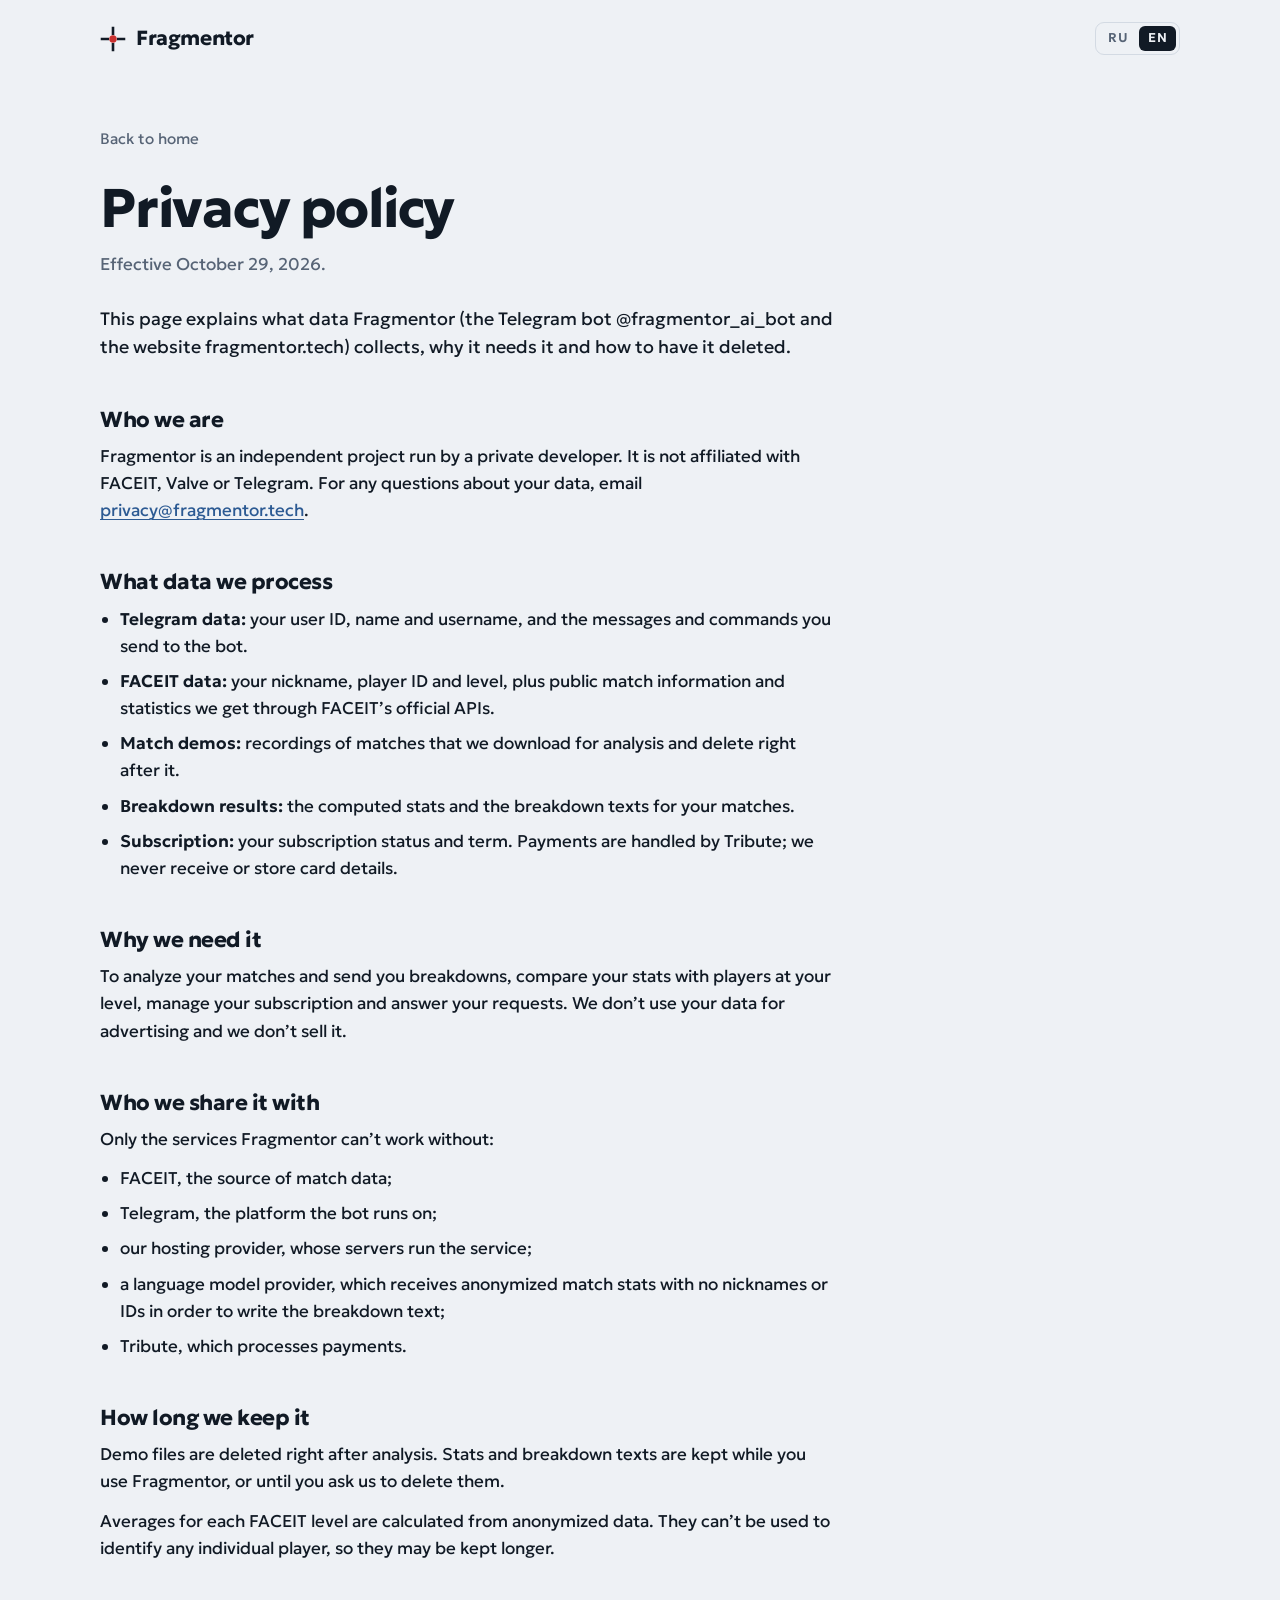
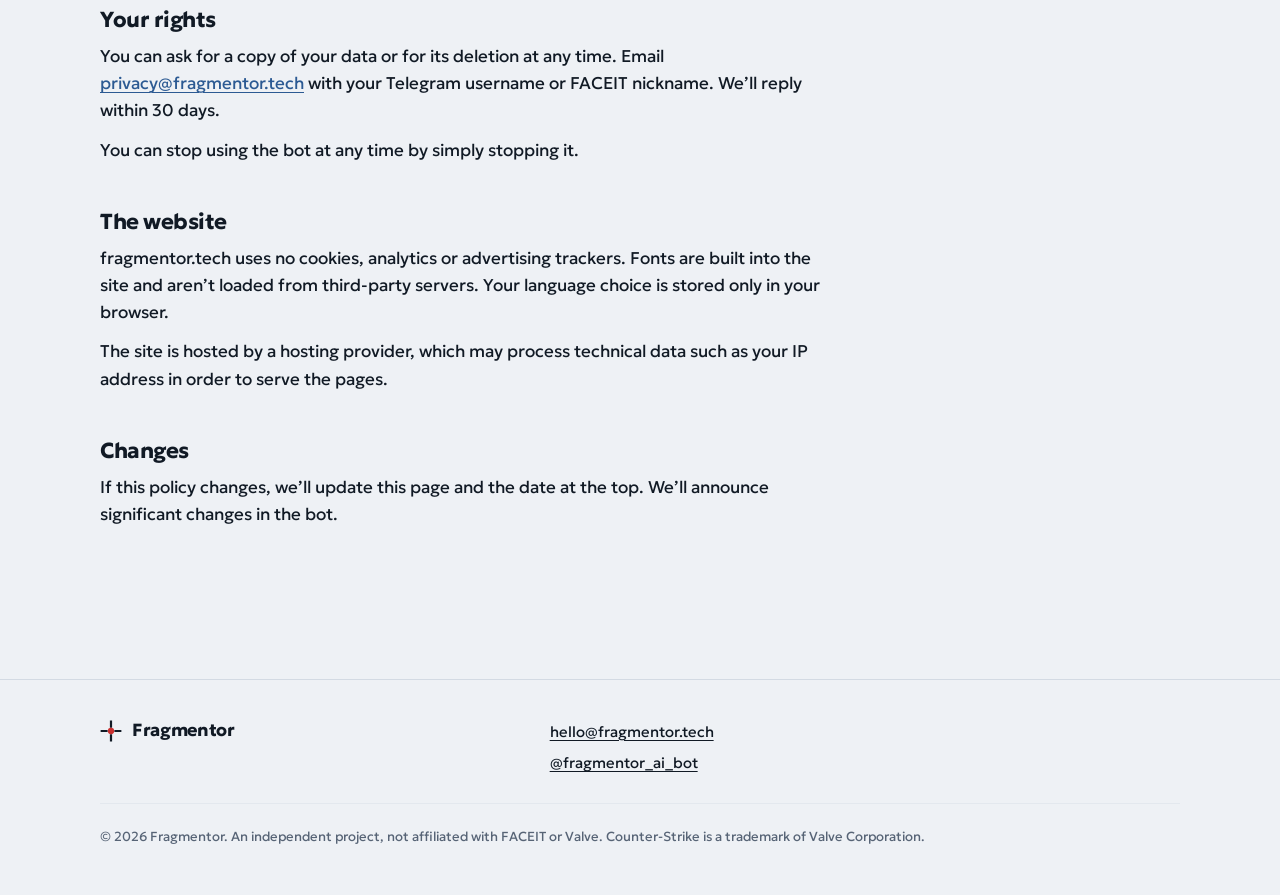
==== landing/src/privacy.html @ 15a8e7bc "init" ====
<!doctype html>
<html lang="ru" data-lang="ru">
<head>
<meta charset="utf-8">
<meta name="viewport" content="width=device-width, initial-scale=1">
<title>Политика конфиденциальности — Fragmentor</title>
<meta name="description" content="Какие данные собирает Fragmentor, зачем они нужны и как их удалить.">
<link rel="canonical" href="https://fragmentor.tech/privacy.html">
<meta property="og:type" content="website">
<meta property="og:site_name" content="Fragmentor">
<meta property="og:title" content="Политика конфиденциальности — Fragmentor">
<meta property="og:image" content="https://fragmentor.tech/og-image.png">
<meta name="theme-color" content="#EEF1F5" media="(prefers-color-scheme: light)">
<meta name="theme-color" content="#0E151E" media="(prefers-color-scheme: dark)">
<link rel="icon" href="favicon.svg" type="image/svg+xml">
<link rel="apple-touch-icon" href="apple-touch-icon.png">
<script>(function(){var d=document.documentElement,l=null;try{var q=new URLSearchParams(location.search).get("lang");if(q==="ru"||q==="en"){l=q;try{localStorage.setItem("fr-lang",q)}catch(e){}}}catch(e){}if(!l){try{var s=localStorage.getItem("fr-lang");if(s==="ru"||s==="en")l=s}catch(e){}}if(!l){l="en";var a=navigator.languages&&navigator.languages.length?navigator.languages:[navigator.language||""];for(var i=0;i<a.length;i++){var c=String(a[i]).toLowerCase();if(c.indexOf("ru")===0){l="ru";break}if(c.indexOf("en")===0)break}}d.setAttribute("lang",l);d.setAttribute("data-lang",l)})();</script>
<style>@font-face{font-family:"Geologica";src:url([data-uri]) format("woff2");font-weight:300 800;font-style:normal;font-display:swap}
@font-face{font-family:"JetBrains Mono";src:url([data-uri]) format("woff2");font-weight:400 700;font-style:normal;font-display:swap}
/* ---------- tokens ---------- */
:root{
  --bg:#EEF1F5; --panel:#FFFFFF; --panel-2:#F5F7FA; --line:#D3DAE3; --line-soft:#E3E8EE;
  --ink:#111A25; --muted:#576476; --t:#E2A43D; --t-ink:#111A25; --t-strong:#9A5F0A; --ct:#2C5A93; --bp:#C9302F;
  --hl:rgba(162,101,12,.11); --fill:rgba(162,101,12,.14);
  --shadow:0 1px 0 rgba(17,26,37,.04),0 22px 44px -26px rgba(17,26,37,.30);
  color-scheme:light;
}
@media (prefers-color-scheme:dark){
  :root{
    --bg:#0E151E; --panel:#141D29; --panel-2:#111925; --line:#253345; --line-soft:#1C2836;
    --ink:#E4EAF2; --muted:#8E9BAE; --t:#E2A33E; --t-ink:#0E151E; --t-strong:#E2A33E; --ct:#82A6DB; --bp:#F0564F;
    --hl:rgba(226,163,62,.11); --fill:rgba(226,163,62,.14);
    --shadow:0 34px 70px -36px rgba(0,0,0,.7);
    color-scheme:dark;
  }
}

/* ---------- base ---------- */
*,*::before,*::after{box-sizing:border-box}
html{-webkit-text-size-adjust:100%;text-size-adjust:100%;scroll-behavior:smooth}
@media (prefers-reduced-motion:reduce){html{scroll-behavior:auto}}
body{margin:0;background:var(--bg);color:var(--ink);font-family:"Geologica",system-ui,-apple-system,"Segoe UI",Roboto,Arial,sans-serif;font-size:1.0625rem;line-height:1.6;font-weight:400;font-variation-settings:"SHRP" 0;-webkit-font-smoothing:antialiased;text-rendering:optimizeLegibility}
svg{display:block}
a{color:var(--ct);text-underline-offset:.2em;text-decoration-thickness:1px}
a:hover{text-decoration-thickness:2px}
:focus-visible{outline:2px solid var(--ct);outline-offset:3px;border-radius:6px}
h1,h2,h3{margin:0;font-weight:720;font-variation-settings:"SHRP" 100;letter-spacing:-.022em;line-height:1.06;text-wrap:balance}
p{margin:0}
b,strong{font-weight:620}
code{font-family:"JetBrains Mono",ui-monospace,SFMono-Regular,Menlo,Consolas,monospace;font-size:.88em;padding:.08em .38em;border-radius:5px;background:var(--panel-2);border:1px solid var(--line-soft)}

/* language switch: both languages live in the markup, one is hidden before first paint */
html[data-lang="ru"] [data-l="en"],html[data-lang="en"] [data-l="ru"]{display:none!important}

.wrap{width:100%;max-width:1160px;margin-inline:auto;padding-inline:clamp(20px,4vw,40px)}
.sr{position:absolute!important;width:1px;height:1px;padding:0;margin:-1px;overflow:hidden;clip:rect(0 0 0 0);white-space:nowrap;border:0}
.skip{position:absolute;left:12px;top:-64px;padding:10px 14px;background:var(--panel);color:var(--ink);border:1px solid var(--line);border-radius:8px;z-index:10}
.skip:focus{top:12px}

/* ---------- header ---------- */
.top{display:flex;align-items:center;justify-content:space-between;gap:24px;padding-block:22px}
.brand{display:inline-flex;align-items:center;gap:10px;color:var(--ink);text-decoration:none;font-weight:720;font-variation-settings:"SHRP" 100;font-size:1.28rem;letter-spacing:-.02em;line-height:1}
.mark{width:26px;height:26px;color:var(--ink);flex:none}
.mark-dot{fill:var(--bp)}
.nav{display:flex;align-items:center;gap:30px}
.links{display:flex;gap:26px}
.links a{color:var(--muted);text-decoration:none;font-size:.95rem}
.links a:hover{color:var(--ink)}
.lang{display:inline-flex;border:1px solid var(--line);border-radius:9px;padding:3px;gap:2px}
.lang button{font:inherit;font-size:.8rem;font-weight:600;letter-spacing:.03em;color:var(--muted);background:none;border:0;border-radius:6px;padding:5px 9px;cursor:pointer;line-height:1.2}
.lang button:hover{color:var(--ink)}
.lang button[aria-pressed="true"]{background:var(--ink);color:var(--bg)}
@media (max-width:880px){.links{display:none}}

/* ---------- hero ---------- */
.hero{display:grid;grid-template-columns:minmax(0,1fr) minmax(0,1fr);gap:clamp(36px,5vw,64px);align-items:center;padding-block:clamp(28px,5vw,72px) clamp(72px,9vw,128px)}
.hero h1{font-size:clamp(2.9rem,5.6vw,4.6rem);max-width:12ch}
.lede{margin-top:24px;font-size:clamp(1.1rem,1.45vw,1.24rem);color:var(--muted);max-width:34ch;line-height:1.55}
.actions{display:flex;flex-wrap:wrap;gap:12px;margin-top:34px}
.btn{display:inline-flex;align-items:center;gap:10px;padding:14px 20px;border-radius:11px;font-weight:600;font-size:1rem;text-decoration:none;line-height:1.2;border:1px solid transparent;transition:border-color .15s ease,filter .15s ease}
.btn svg{width:18px;height:18px;flex:none}
.btn-p{background:var(--t);color:var(--t-ink)}
.btn-p:hover{filter:brightness(1.07)}
.btn-s{border-color:var(--line);color:var(--ink)}
.btn-s:hover{border-color:var(--ink)}
.status{margin-top:22px;display:flex;gap:10px;align-items:baseline;color:var(--muted);font-size:.92rem;max-width:42ch;line-height:1.5}
.status::before{content:"";flex:none;width:8px;height:8px;border-radius:50%;background:var(--t-strong);transform:translateY(-1px)}
@media (max-width:980px){.hero{grid-template-columns:minmax(0,1fr)}.hero h1{max-width:11ch}}

/* ---------- debugger (the one loud element) ---------- */
.dbg-wrap{margin:0}
.dbg{background:var(--panel);border:1px solid var(--line);border-radius:16px;box-shadow:var(--shadow);overflow:hidden;font-family:"JetBrains Mono",ui-monospace,SFMono-Regular,Menlo,Consolas,monospace;font-size:.84rem;line-height:1.5}
.dbg-bar{display:flex;justify-content:space-between;align-items:center;gap:12px;padding:10px 14px;background:var(--panel-2);border-bottom:1px solid var(--line)}
.dbg-tab{display:inline-flex;align-items:center;gap:8px;color:var(--ink);min-width:0}
.dbg-tab span{overflow:hidden;text-overflow:ellipsis;white-space:nowrap}
.dbg-tab svg{width:14px;height:14px;color:var(--muted);flex:none}
.dbg-state{display:inline-flex;align-items:center;gap:8px;color:var(--muted);white-space:nowrap;font-family:"Geologica",system-ui,sans-serif;font-size:.8rem}
.pause{display:inline-flex;gap:3px}
.pause::before,.pause::after{content:"";width:3px;height:10px;border-radius:1px;background:var(--t-strong)}
.code{list-style:none;margin:0;padding:10px 0 12px}
.ln,.fold{display:grid;grid-template-columns:30px 22px 3px minmax(0,1fr);align-items:center;column-gap:12px;padding:5px 16px 5px 8px}
.g{display:flex;align-items:center;justify-content:flex-end;gap:5px}
.n{color:var(--muted);text-align:right;font-variant-numeric:tabular-nums}
.side{width:3px;height:16px;border-radius:2px;background:var(--t-strong)}
.side.ct{background:var(--ct)}
.dot{display:block;width:10px;height:10px;border-radius:50%;background:var(--bp)}
.arrow{display:block;width:0;height:0;border-top:5px solid transparent;border-bottom:5px solid transparent;border-left:7px solid var(--t-strong)}
.ln.cur{background:var(--hl)}
.fold{color:var(--muted)}
.fold .side{background:none}
.box{display:inline-grid;place-items:center;width:15px;height:15px;border:1px solid var(--line);border-radius:4px;font-size:.72rem;line-height:1;margin-right:9px;vertical-align:-2px}
.half{display:flex;align-items:center;gap:10px;padding:8px 16px 8px 75px;color:var(--muted);font-family:"Geologica",system-ui,sans-serif;font-size:.78rem}
.half::after{content:"";flex:1;border-top:1px dashed var(--line)}
.note{margin:4px 16px 8px 75px;padding:12px 14px 13px;border:1px solid var(--line);border-left:3px solid var(--t-strong);border-radius:10px;background:var(--panel);font-family:"Geologica",system-ui,sans-serif;font-size:.9rem;line-height:1.5}
.note-h{display:flex;align-items:center;gap:7px;font-weight:620;margin-bottom:4px}
.note-h .mark{width:15px;height:15px}
.dbg-cap{margin-top:14px;color:var(--muted);font-size:.9rem}
@media (max-width:520px){
  .dbg{font-size:.78rem}
  .ln,.fold{grid-template-columns:24px 20px 3px minmax(0,1fr);column-gap:9px;padding-right:12px}
  .half{padding-left:64px}
  .note{margin-left:16px}
}

/* one orchestrated moment: the debugger steps through the match on load */
@media (prefers-reduced-motion:no-preference){
  .code>li{animation:step .32s ease-out both;animation-delay:var(--d,0ms)}
  .ln .dot{animation:pop .34s cubic-bezier(.3,1.7,.5,1) both;animation-delay:calc(var(--d,0ms) + 260ms)}
  .code>li.cur{animation:step .32s ease-out both,cur .5s ease-out both;animation-delay:var(--d,0ms),var(--c,0ms)}
  .cur .arrow{animation:show .2s ease-out both;animation-delay:var(--c,0ms)}
}
@keyframes step{from{opacity:0;transform:translateY(3px)}to{opacity:1;transform:none}}
@keyframes pop{from{transform:scale(0)}to{transform:scale(1)}}
@keyframes cur{from{background:transparent}to{background:var(--hl)}}
@keyframes show{from{opacity:0}to{opacity:1}}

/* ---------- sections ---------- */
.sec{padding-block:clamp(52px,6.5vw,92px)}
.sec-head{max-width:46rem;margin-bottom:clamp(34px,5vw,56px)}
.sec-head h2{font-size:clamp(2rem,3.7vw,2.95rem)}
.sec-head p{margin-top:16px;color:var(--muted);font-size:1.08rem;max-width:58ch}

/* how it works: a real sequence, so it is numbered */
.how{display:grid;grid-template-columns:minmax(0,1fr) minmax(0,.95fr);gap:clamp(36px,6vw,88px);align-items:start}
.steps{list-style:none;margin:0;padding:0;counter-reset:s}
.steps li{position:relative;display:grid;grid-template-columns:52px minmax(0,1fr);gap:16px;padding-bottom:38px}
.steps li:last-child{padding-bottom:0}
.steps li::before{counter-increment:s;content:counter(s);font-weight:760;font-variation-settings:"SHRP" 100;font-size:2.5rem;line-height:.9;color:var(--t-strong)}
.steps li:not(:last-child)::after{content:"";position:absolute;left:12px;top:52px;bottom:12px;width:1px;background:var(--line)}
.steps h3{font-size:1.32rem;margin-bottom:8px}
.steps p{color:var(--muted);max-width:42ch}

.tg{margin:0;background:var(--panel);border:1px solid var(--line);border-radius:18px;box-shadow:var(--shadow);padding:16px;max-width:460px;width:100%;justify-self:end}
.tg-h{display:flex;align-items:center;gap:11px;padding:2px 4px 14px;border-bottom:1px solid var(--line-soft);margin-bottom:14px}
.ava{width:38px;height:38px;border-radius:50%;background:var(--bg);display:grid;place-items:center;border:1px solid var(--line);flex:none}
.ava .mark{width:18px;height:18px}
.tg-h b{display:block;line-height:1.2}
.tg-h small{color:var(--muted);font-size:.8rem}
.msg{background:var(--panel-2);border:1px solid var(--line-soft);border-radius:14px 14px 14px 4px;padding:14px 16px 10px;font-size:.93rem;line-height:1.5}
.msg p+p,.msg p+ol,.msg ol+p{margin-top:9px}
.msg ol{margin:4px 0 0;padding-left:1.25em}
.msg li+li{margin-top:2px}
.time{display:block;text-align:right;color:var(--muted);font-size:.74rem;margin-top:6px}
.kb{display:grid;grid-template-columns:repeat(3,minmax(0,1fr));gap:6px;margin-top:8px}
.kb>span{display:block;text-align:center;padding:9px 6px;border-radius:10px;background:var(--panel-2);border:1px solid var(--line-soft);font-size:.86rem;font-weight:500;color:var(--ct)}
@media (max-width:980px){.how{grid-template-columns:minmax(0,1fr)}.tg{justify-self:start}}

/* metrics */
.ttk{display:grid;grid-template-columns:minmax(0,.78fr) minmax(0,1.22fr);gap:clamp(24px,4vw,56px);align-items:center;padding:clamp(22px,3vw,34px);background:var(--panel);border:1px solid var(--line);border-radius:16px}
.ttk h3{font-size:1.5rem}
.ttk p{margin-top:10px;color:var(--muted);max-width:38ch}
.ttk svg{width:100%;max-width:540px;height:auto;justify-self:center;overflow:visible}
.ttk .axis{stroke:var(--line);stroke-width:1.5}
.ttk .lim{stroke:var(--muted);stroke-width:1;stroke-dasharray:4 5}
.ttk .area{fill:var(--fill)}
.ttk .stepline{stroke:var(--t-strong);fill:none;stroke-width:2.5;stroke-linejoin:round}
.ttk .hit{fill:var(--t-strong)}
.ttk .brace{stroke:var(--ink);fill:none;stroke-width:1.4}
.ttk text{font-family:"JetBrains Mono",ui-monospace,Menlo,Consolas,monospace;font-size:13px;fill:var(--muted)}
.ttk text.dmg{fill:var(--ink);font-weight:600}
.ttk text.total{fill:var(--ink);font-family:"Geologica",system-ui,sans-serif;font-weight:620;font-size:14px}
.groups{display:grid;grid-template-columns:repeat(3,minmax(0,1fr));gap:clamp(24px,4vw,48px);margin-top:clamp(40px,5vw,60px)}
.group h3{font-size:1.22rem;padding-bottom:12px;border-bottom:2px solid var(--ink)}
.group dl{margin:0}
.group dl>div{padding:14px 0;border-bottom:1px solid var(--line-soft)}
.group dt{font-weight:620}
.group dd{margin:4px 0 0;color:var(--muted);font-size:.97rem}
.compare{margin-top:clamp(32px,4vw,44px);display:flex;flex-wrap:wrap;align-items:center;gap:12px 14px;color:var(--muted);max-width:60rem}
.compare p{flex-basis:100%;margin-bottom:4px}
.chip{display:inline-flex;align-items:center;gap:8px;font-size:.9rem;color:var(--ink);padding:6px 12px;border-radius:999px;border:1px solid var(--line)}
.chip::before{content:"";width:8px;height:8px;border-radius:50%}
.chip.lo::before{background:var(--bp)}
.chip.mid::before{background:var(--muted)}
.chip.hi::before{background:var(--ct)}
@media (max-width:980px){.ttk{grid-template-columns:minmax(0,1fr)}.groups{grid-template-columns:minmax(0,1fr)}}

/* data pledges */
.pledges{display:grid;grid-template-columns:repeat(2,minmax(0,1fr));gap:0 clamp(28px,5vw,64px);list-style:none;margin:0;padding:0}
.pledges li{padding:22px 0;border-top:1px solid var(--line)}
.pledges b{display:block;font-size:1.08rem;margin-bottom:4px}
.pledges li>span{color:var(--muted)}
.more{margin-top:28px}
@media (max-width:760px){.pledges{grid-template-columns:minmax(0,1fr)}}

/* faq */
.faq{max-width:52rem}
.faq details{border-top:1px solid var(--line)}
.faq details:last-child{border-bottom:1px solid var(--line)}
.faq summary{list-style:none;cursor:pointer;display:flex;justify-content:space-between;align-items:center;gap:20px;padding:20px 0;font-weight:620;font-size:1.1rem}
.faq summary::-webkit-details-marker{display:none}
.faq summary::after{content:"";flex:none;width:12px;height:12px;background:linear-gradient(var(--ink),var(--ink)) center/12px 2px no-repeat,linear-gradient(var(--ink),var(--ink)) center/2px 12px no-repeat;transition:transform .2s ease}
.faq details[open] summary::after{transform:rotate(45deg)}
.faq details p{padding:0 0 22px;color:var(--muted);max-width:62ch}
@media (prefers-reduced-motion:reduce){.faq summary::after{transition:none}}

/* footer */
.foot{border-top:1px solid var(--line);margin-top:clamp(24px,4vw,48px)}
.foot-in{padding-block:40px 48px;display:grid;grid-template-columns:minmax(0,1.4fr) minmax(0,1fr) minmax(0,1fr);gap:28px;font-size:.93rem;color:var(--muted)}
.foot .brand{font-size:1.1rem}
.foot .brand .mark{width:22px;height:22px}
.foot p+p{margin-top:8px}
.foot a{color:var(--ink)}
.about{margin-top:14px;max-width:34ch}
.legal{grid-column:1/-1;font-size:.82rem;padding-top:22px;border-top:1px solid var(--line-soft)}
@media (max-width:760px){.foot-in{grid-template-columns:minmax(0,1fr)}}

/* privacy page */
.doc{max-width:46rem;padding-block:clamp(20px,4vw,48px) clamp(64px,8vw,104px)}
.back{display:inline-block;margin-bottom:28px;color:var(--muted);text-decoration:none;font-size:.95rem}
.back:hover{color:var(--ink)}
.doc h1{font-size:clamp(2.2rem,4.8vw,3.4rem)}
.date{margin-top:14px;color:var(--muted)}
.doc .intro{margin-top:26px;font-size:1.12rem}
.doc h2{font-size:1.36rem;margin-top:46px;margin-bottom:12px}
.doc p+p{margin-top:12px}
.doc ul{padding-left:1.2em;margin:12px 0 0}
.doc li+li{margin-top:8px}
</style>
</head>
<body>
<a class="skip" href="#main"><span data-l="ru">К содержанию</span><span data-l="en">Skip to content</span></a>

<header class="wrap top">
  <a class="brand" href="./"><svg class="mark" viewBox="0 0 32 32" aria-hidden="true"><path d="M16 2.5v7M16 22.5v7M2.5 16h7M22.5 16h7" fill="none" stroke="currentColor" stroke-width="3.2" stroke-linecap="square"/><circle class="mark-dot" cx="16" cy="16" r="4.6"/></svg><span>Fragmentor</span></a>
  <nav class="nav" aria-label="Fragmentor">
    <div class="lang" role="group" aria-label="Язык / Language">
      <button type="button" data-set-lang="ru" lang="ru" aria-pressed="true">RU</button>
      <button type="button" data-set-lang="en" lang="en" aria-pressed="false">EN</button>
    </div>
  </nav>
</header>

<main id="main" class="wrap">
<article class="doc">
  <a class="back" href="./"><span data-l="ru">На главную</span><span data-l="en">Back to home</span></a>

  <div data-l="ru" lang="ru">
    <h1>Политика конфиденциальности</h1>
    <p class="date">Действует с 29 октября 2026 года.</p>
    <p class="intro">Здесь описано, какие данные собирает Fragmentor (Telegram-бот @fragmentor_ai_bot и сайт fragmentor.tech), зачем они нужны и как их удалить.</p>

    <h2>Кто мы</h2>
    <p>Fragmentor — независимый проект частного разработчика. Он не связан с FACEIT, Valve или Telegram. По любым вопросам о данных пиши на <a href="mailto:privacy@fragmentor.tech">privacy@fragmentor.tech</a>.</p>

    <h2>Какие данные мы обрабатываем</h2>
    <ul>
      <li><b>Данные Telegram:</b> ID пользователя, имя и юзернейм, а также сообщения и команды, которые ты отправляешь боту.</li>
      <li><b>Данные FACEIT:</b> ник и ID игрока, уровень, публичная информация о матчах и статистика, которую мы получаем через официальные API FACEIT.</li>
      <li><b>Демки матчей:</b> файлы записей матчей, которые мы скачиваем для разбора и удаляем сразу после него.</li>
      <li><b>Результаты разборов:</b> посчитанные показатели и тексты разборов по твоим матчам.</li>
      <li><b>Подписка:</b> статус и срок подписки. Платежи проводит сервис Tribute, данные банковских карт мы не получаем и не храним.</li>
    </ul>

    <h2>Зачем они нужны</h2>
    <p>Чтобы разбирать твои матчи и присылать разборы, сравнивать показатели с игроками твоего уровня, вести подписку и отвечать на обращения. Мы не используем данные для рекламы и не продаём их.</p>

    <h2>Кому мы их передаём</h2>
    <p>Только сервисам, без которых Fragmentor не может работать:</p>
    <ul>
      <li>FACEIT — источник данных о матчах;</li>
      <li>Telegram — платформа, на которой работает бот;</li>
      <li>хостинг-провайдер — на его серверах работает сервис;</li>
      <li>провайдер языковой модели — получает обезличенные показатели матча без ников и ID, чтобы написать текст разбора;</li>
      <li>Tribute — приём платежей.</li>
    </ul>

    <h2>Сколько мы храним данные</h2>
    <p>Демки удаляем сразу после разбора. Показатели и тексты разборов храним, пока ты пользуешься Fragmentor, или до твоего запроса на удаление.</p>
    <p>Средние показатели по уровням FACEIT мы считаем по обезличенным данным. По ним невозможно определить конкретного игрока, поэтому они могут храниться дольше.</p>

    <h2>Твои права</h2>
    <p>Ты можешь в любой момент запросить копию своих данных или их удаление. Напиши на <a href="mailto:privacy@fragmentor.tech">privacy@fragmentor.tech</a> и укажи свой юзернейм в Telegram или ник FACEIT. Мы ответим в течение 30 дней.</p>
    <p>Перестать пользоваться ботом можно в любой момент: достаточно его остановить.</p>

    <h2>Сайт</h2>
    <p>Сайт fragmentor.tech не использует cookies, аналитику и рекламные трекеры. Шрифты встроены в сам сайт и не загружаются со сторонних серверов. Выбранный язык сохраняется только в твоём браузере.</p>
    <p>Сайт размещён у хостинг-провайдера, который может обрабатывать технические данные, например IP-адрес, чтобы доставлять страницы.</p>

    <h2>Изменения</h2>
    <p>Если политика изменится, мы обновим эту страницу и дату вверху. О существенных изменениях сообщим в боте.</p>
  </div>

  <div data-l="en" lang="en">
    <h1>Privacy policy</h1>
    <p class="date">Effective October 29, 2026.</p>
    <p class="intro">This page explains what data Fragmentor (the Telegram bot @fragmentor_ai_bot and the website fragmentor.tech) collects, why it needs it and how to have it deleted.</p>

    <h2>Who we are</h2>
    <p>Fragmentor is an independent project run by a private developer. It is not affiliated with FACEIT, Valve or Telegram. For any questions about your data, email <a href="mailto:privacy@fragmentor.tech">privacy@fragmentor.tech</a>.</p>

    <h2>What data we process</h2>
    <ul>
      <li><b>Telegram data:</b> your user ID, name and username, and the messages and commands you send to the bot.</li>
      <li><b>FACEIT data:</b> your nickname, player ID and level, plus public match information and statistics we get through FACEIT’s official APIs.</li>
      <li><b>Match demos:</b> recordings of matches that we download for analysis and delete right after it.</li>
      <li><b>Breakdown results:</b> the computed stats and the breakdown texts for your matches.</li>
      <li><b>Subscription:</b> your subscription status and term. Payments are handled by Tribute; we never receive or store card details.</li>
    </ul>

    <h2>Why we need it</h2>
    <p>To analyze your matches and send you breakdowns, compare your stats with players at your level, manage your subscription and answer your requests. We don’t use your data for advertising and we don’t sell it.</p>

    <h2>Who we share it with</h2>
    <p>Only the services Fragmentor can’t work without:</p>
    <ul>
      <li>FACEIT, the source of match data;</li>
      <li>Telegram, the platform the bot runs on;</li>
      <li>our hosting provider, whose servers run the service;</li>
      <li>a language model provider, which receives anonymized match stats with no nicknames or IDs in order to write the breakdown text;</li>
      <li>Tribute, which processes payments.</li>
    </ul>

    <h2>How long we keep it</h2>
    <p>Demo files are deleted right after analysis. Stats and breakdown texts are kept while you use Fragmentor, or until you ask us to delete them.</p>
    <p>Averages for each FACEIT level are calculated from anonymized data. They can’t be used to identify any individual player, so they may be kept longer.</p>

    <h2>Your rights</h2>
    <p>You can ask for a copy of your data or for its deletion at any time. Email <a href="mailto:privacy@fragmentor.tech">privacy@fragmentor.tech</a> with your Telegram username or FACEIT nickname. We’ll reply within 30 days.</p>
    <p>You can stop using the bot at any time by simply stopping it.</p>

    <h2>The website</h2>
    <p>fragmentor.tech uses no cookies, analytics or advertising trackers. Fonts are built into the site and aren’t loaded from third-party servers. Your language choice is stored only in your browser.</p>
    <p>The site is hosted by a hosting provider, which may process technical data such as your IP address in order to serve the pages.</p>

    <h2>Changes</h2>
    <p>If this policy changes, we’ll update this page and the date at the top. We’ll announce significant changes in the bot.</p>
  </div>
</article>
</main>

<footer class="foot"><div class="wrap foot-in">
  <div>
    <a class="brand" href="./"><svg class="mark" viewBox="0 0 32 32" aria-hidden="true"><path d="M16 2.5v7M16 22.5v7M2.5 16h7M22.5 16h7" fill="none" stroke="currentColor" stroke-width="3.2" stroke-linecap="square"/><circle class="mark-dot" cx="16" cy="16" r="4.6"/></svg><span>Fragmentor</span></a>
  </div>
  <div>
    <p><a href="mailto:hello@fragmentor.tech">hello@fragmentor.tech</a></p>
    <p><a href="https://t.me/fragmentor_ai_bot">@fragmentor_ai_bot</a></p>
  </div>
  <div></div>
  <p class="legal">
    <span data-l="ru">© 2026 Fragmentor. Независимый проект, не связан с FACEIT и Valve. Counter-Strike — товарный знак Valve Corporation.</span>
    <span data-l="en">© 2026 Fragmentor. An independent project, not affiliated with FACEIT or Valve. Counter-Strike is a trademark of Valve Corporation.</span>
  </p>
</div></footer>

<script>(function(){var d=document.documentElement,M={"ru": {"t": "Политика конфиденциальности — Fragmentor", "d": "Какие данные собирает Fragmentor, зачем они нужны и как их удалить."}, "en": {"t": "Privacy policy — Fragmentor", "d": "What data Fragmentor collects, why it needs it and how to have it deleted."}};function set(l){d.setAttribute("lang",l);d.setAttribute("data-lang",l);document.title=M[l].t;var m=document.querySelector('meta[name="description"]');if(m)m.setAttribute("content",M[l].d);var b=document.querySelectorAll("[data-set-lang]");for(var i=0;i<b.length;i++){b[i].setAttribute("aria-pressed",b[i].getAttribute("data-set-lang")===l?"true":"false")}}set(d.getAttribute("data-lang")==="en"?"en":"ru");var b=document.querySelectorAll("[data-set-lang]");for(var i=0;i<b.length;i++){b[i].addEventListener("click",function(){var l=this.getAttribute("data-set-lang");try{localStorage.setItem("fr-lang",l)}catch(e){}set(l)})}})();</script>
</body>
</html>
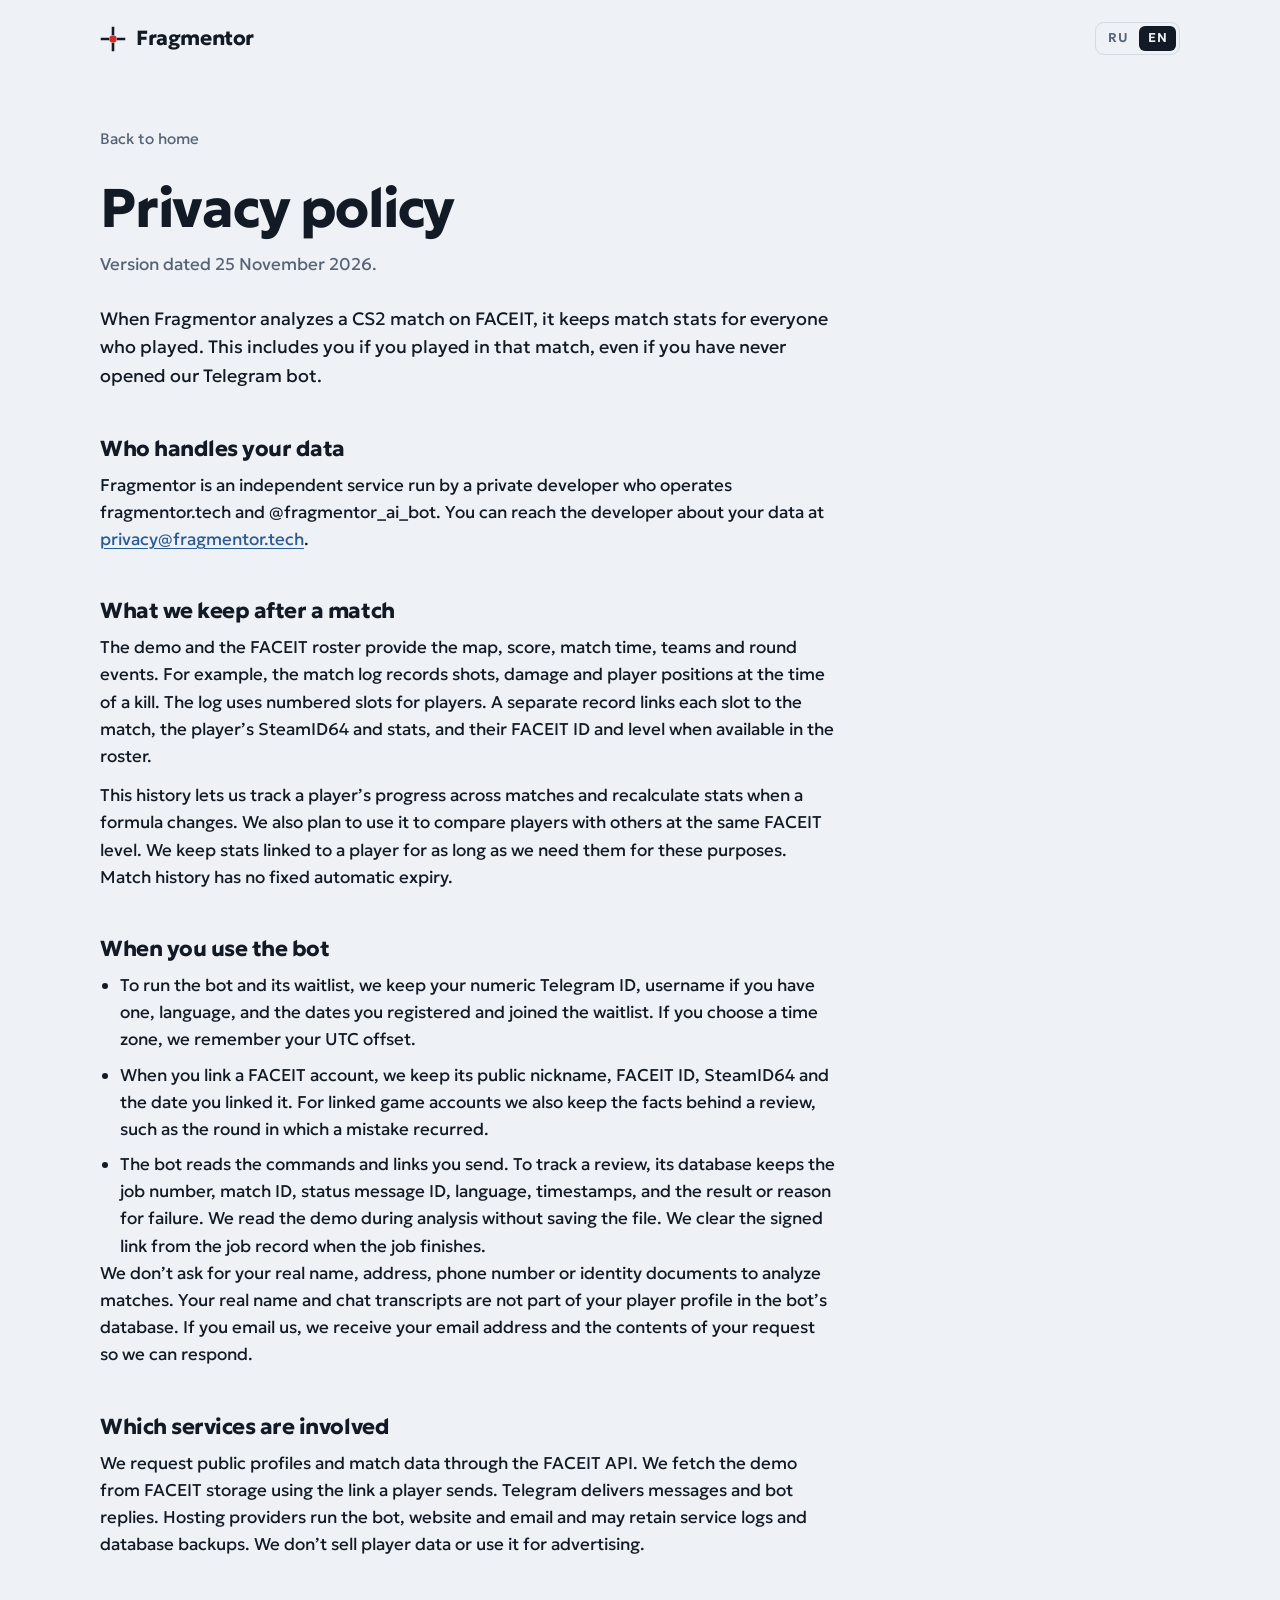
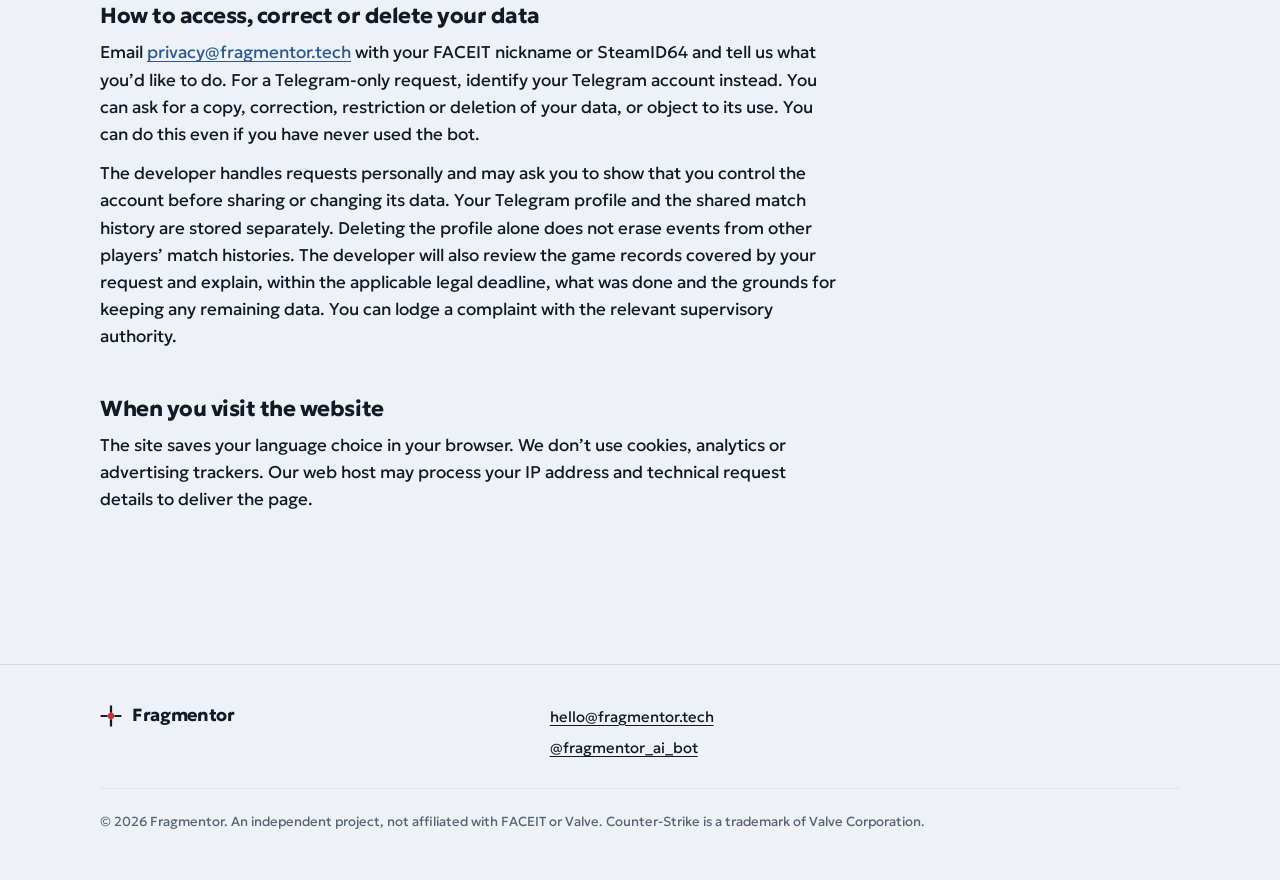
==== commit 75b88e99: "Align privacy policy and review examples with actual storage" ====
--- a/landing/src/privacy.html
+++ b/landing/src/privacy.html
@@ -4,7 +4,7 @@
 <meta charset="utf-8">
 <meta name="viewport" content="width=device-width, initial-scale=1">
 <title>Политика конфиденциальности — Fragmentor</title>
-<meta name="description" content="Какие данные собирает Fragmentor, зачем они нужны и как их удалить.">
+<meta name="description" content="Какие данные Fragmentor сохраняет после матча и как запросить копию, исправление или удаление.">
 <link rel="canonical" href="https://fragmentor.tech/privacy.html">
 <meta property="og:type" content="website">
 <meta property="og:site_name" content="Fragmentor">
@@ -241,7 +241,7 @@
 <a class="skip" href="#main"><span data-l="ru">К содержанию</span><span data-l="en">Skip to content</span></a>
 
 <header class="wrap top">
-  <a class="brand" href="./"><svg class="mark" viewBox="0 0 32 32" aria-hidden="true"><path d="M16 2.5v7M16 22.5v7M2.5 16h7M22.5 16h7" fill="none" stroke="currentColor" stroke-width="3.2" stroke-linecap="square"/><circle class="mark-dot" cx="16" cy="16" r="4.6"/></svg><span>Fragmentor</span></a>
+  <a class="brand" href="index.html"><svg class="mark" viewBox="0 0 32 32" aria-hidden="true"><path d="M16 2.5v7M16 22.5v7M2.5 16h7M22.5 16h7" fill="none" stroke="currentColor" stroke-width="3.2" stroke-linecap="square"/><circle class="mark-dot" cx="16" cy="16" r="4.6"/></svg><span>Fragmentor</span></a>
   <nav class="nav" aria-label="Fragmentor">
     <div class="lang" role="group" aria-label="Язык / Language">
       <button type="button" data-set-lang="ru" lang="ru" aria-pressed="true">RU</button>
@@ -252,105 +252,75 @@
 
 <main id="main" class="wrap">
 <article class="doc">
-  <a class="back" href="./"><span data-l="ru">На главную</span><span data-l="en">Back to home</span></a>
+  <a class="back" href="index.html"><span data-l="ru">На главную</span><span data-l="en">Back to home</span></a>
 
   <div data-l="ru" lang="ru">
     <h1>Политика конфиденциальности</h1>
-    <p class="date">Действует с 29 октября 2026 года.</p>
-    <p class="intro">Здесь описано, какие данные собирает Fragmentor (Telegram-бот @fragmentor_ai_bot и сайт fragmentor.tech), зачем они нужны и как их удалить.</p>
-
-    <h2>Кто мы</h2>
-    <p>Fragmentor — независимый проект частного разработчика. Он не связан с FACEIT, Valve или Telegram. По любым вопросам о данных пиши на <a href="mailto:privacy@fragmentor.tech">privacy@fragmentor.tech</a>.</p>
-
-    <h2>Какие данные мы обрабатываем</h2>
+    <p class="date">Редакция от 25 ноября 2026 года.</p>
+    <p class="intro">Когда Fragmentor разбирает матч CS2 на FACEIT, в его истории появляются игровые показатели всех участников. Это касается и тебя, если ты играл в таком матче, даже если ты никогда не открывал наш Telegram-бот.</p>
+
+    <h2>Кто обрабатывает данные</h2>
+    <p>Fragmentor — независимый сервис частного разработчика. Он отвечает за сайт fragmentor.tech и бот @fragmentor_ai_bot. По вопросам о своих данных пиши разработчику на <a href="mailto:privacy@fragmentor.tech">privacy@fragmentor.tech</a>.</p>
+
+    <h2>Что остаётся после матча</h2>
+    <p>Из демки и состава на FACEIT мы получаем карту, счёт, время матча, команды и события раундов. Например, журнал сохраняет выстрелы, урон и позиции игроков в момент убийства. В самом журнале у игроков номера мест. Отдельная запись связывает место с матчем, SteamID64, показателями игрока, а также с FACEIT ID и уровнем, если они есть в составе.</p>
+    <p>Эта история нужна, чтобы видеть прогресс игрока между матчами и пересчитывать показатели при изменении формул. В будущем она также позволит сравнивать игру с результатами других игроков того же уровня FACEIT. Связанные с игроком показатели храним, пока они нужны для этих целей. Фиксированного срока автоматической очистки игровой истории нет.</p>
+
+    <h2>Когда ты пользуешься ботом</h2>
     <ul>
-      <li><b>Данные Telegram:</b> ID пользователя, имя и юзернейм, а также сообщения и команды, которые ты отправляешь боту.</li>
-      <li><b>Данные FACEIT:</b> ник и ID игрока, уровень, публичная информация о матчах и статистика, которую мы получаем через официальные API FACEIT.</li>
-      <li><b>Демки матчей:</b> файлы записей матчей, которые мы скачиваем для разбора и удаляем сразу после него.</li>
-      <li><b>Результаты разборов:</b> посчитанные показатели и тексты разборов по твоим матчам.</li>
-      <li><b>Подписка:</b> статус и срок подписки. Платежи проводит сервис Tribute, данные банковских карт мы не получаем и не храним.</li>
+      <li>Для листа ожидания и работы бота сохраняем твой числовой ID в Telegram, юзернейм, если он есть, язык, даты регистрации и записи в лист ожидания. Если выберешь часовой пояс, запомним смещение времени.</li>
+      <li>При привязке сохраняем публичный ник FACEIT, FACEIT ID, SteamID64 и дату привязки. Для привязанных игровых аккаунтов сохраняем также факты для разбора, например раунд, в котором повторилась ошибка.</li>
+      <li>Бот читает присланные команды и ссылки. Чтобы показать статус разбора, в базе остаются номер задачи, ID матча и сообщения о статусе, язык, время, результат или причина сбоя. Демку читаем во время разбора без сохранения файла. Подписанную ссылку очищаем из записи задачи после её завершения.</li>
     </ul>
-
-    <h2>Зачем они нужны</h2>
-    <p>Чтобы разбирать твои матчи и присылать разборы, сравнивать показатели с игроками твоего уровня, вести подписку и отвечать на обращения. Мы не используем данные для рекламы и не продаём их.</p>
-
-    <h2>Кому мы их передаём</h2>
-    <p>Только сервисам, без которых Fragmentor не может работать:</p>
-    <ul>
-      <li>FACEIT — источник данных о матчах;</li>
-      <li>Telegram — платформа, на которой работает бот;</li>
-      <li>хостинг-провайдер — на его серверах работает сервис;</li>
-      <li>провайдер языковой модели — получает обезличенные показатели матча без ников и ID, чтобы написать текст разбора;</li>
-      <li>Tribute — приём платежей.</li>
-    </ul>
-
-    <h2>Сколько мы храним данные</h2>
-    <p>Демки удаляем сразу после разбора. Показатели и тексты разборов храним, пока ты пользуешься Fragmentor, или до твоего запроса на удаление.</p>
-    <p>Средние показатели по уровням FACEIT мы считаем по обезличенным данным. По ним невозможно определить конкретного игрока, поэтому они могут храниться дольше.</p>
-
-    <h2>Твои права</h2>
-    <p>Ты можешь в любой момент запросить копию своих данных или их удаление. Напиши на <a href="mailto:privacy@fragmentor.tech">privacy@fragmentor.tech</a> и укажи свой юзернейм в Telegram или ник FACEIT. Мы ответим в течение 30 дней.</p>
-    <p>Перестать пользоваться ботом можно в любой момент: достаточно его остановить.</p>
-
-    <h2>Сайт</h2>
-    <p>Сайт fragmentor.tech не использует cookies, аналитику и рекламные трекеры. Шрифты встроены в сам сайт и не загружаются со сторонних серверов. Выбранный язык сохраняется только в твоём браузере.</p>
-    <p>Сайт размещён у хостинг-провайдера, который может обрабатывать технические данные, например IP-адрес, чтобы доставлять страницы.</p>
-
-    <h2>Изменения</h2>
-    <p>Если политика изменится, мы обновим эту страницу и дату вверху. О существенных изменениях сообщим в боте.</p>
+    <p>Для игровой аналитики мы не просим настоящее имя, адрес, телефон или документы. Настоящее имя и тексты переписки не входят в профиль игрока в базе бота. Если ты пишешь нам по почте, мы получаем адрес отправителя и содержание обращения, чтобы ответить.</p>
+
+    <h2>Какие сервисы участвуют</h2>
+    <p>Через API FACEIT мы запрашиваем публичные профили и данные матчей. Демку получаем из хранилища FACEIT по присланной игроком ссылке. Telegram доставляет сообщения и ответы бота. Хостинг обеспечивает работу бота, сайта и почты. На хостинге могут оставаться служебные журналы и резервные копии базы. Данные игроков не продаём и не используем для рекламы.</p>
+
+    <h2>Как получить, исправить или удалить свои данные</h2>
+    <p>Напиши на <a href="mailto:privacy@fragmentor.tech">privacy@fragmentor.tech</a>. Укажи свой ник FACEIT или SteamID64 и что ты хочешь сделать. Если вопрос только о Telegram, укажи свой аккаунт в Telegram. Можно запросить копию, исправление, ограничение обработки или удаление, а также возразить против обработки. Пользоваться ботом для этого необязательно.</p>
+    <p>Обращения разбирает разработчик вручную. Перед выдачей или изменением данных он может попросить подтвердить контроль над аккаунтом. Профиль в Telegram и история общего матча хранятся отдельно. Удаление профиля само по себе не стирает события матча для других игроков. По твоему запросу разработчик проверит также игровые записи и в установленный законом срок объяснит, что сделано, что осталось и на каком основании. Ты вправе обжаловать ответ в уполномоченном органе.</p>
+
+    <h2>Когда ты открываешь сайт</h2>
+    <p>Сайт запоминает выбранный язык в твоём браузере. Мы не ставим cookies, аналитику и рекламные трекеры. Хостинг может обрабатывать IP-адрес и технические сведения о запросе, чтобы доставить страницу.</p>
   </div>
 
   <div data-l="en" lang="en">
     <h1>Privacy policy</h1>
-    <p class="date">Effective October 29, 2026.</p>
-    <p class="intro">This page explains what data Fragmentor (the Telegram bot @fragmentor_ai_bot and the website fragmentor.tech) collects, why it needs it and how to have it deleted.</p>
-
-    <h2>Who we are</h2>
-    <p>Fragmentor is an independent project run by a private developer. It is not affiliated with FACEIT, Valve or Telegram. For any questions about your data, email <a href="mailto:privacy@fragmentor.tech">privacy@fragmentor.tech</a>.</p>
-
-    <h2>What data we process</h2>
+    <p class="date">Version dated 25 November 2026.</p>
+    <p class="intro">When Fragmentor analyzes a CS2 match on FACEIT, it keeps match stats for everyone who played. This includes you if you played in that match, even if you have never opened our Telegram bot.</p>
+
+    <h2>Who handles your data</h2>
+    <p>Fragmentor is an independent service run by a private developer who operates fragmentor.tech and @fragmentor_ai_bot. You can reach the developer about your data at <a href="mailto:privacy@fragmentor.tech">privacy@fragmentor.tech</a>.</p>
+
+    <h2>What we keep after a match</h2>
+    <p>The demo and the FACEIT roster provide the map, score, match time, teams and round events. For example, the match log records shots, damage and player positions at the time of a kill. The log uses numbered slots for players. A separate record links each slot to the match, the player’s SteamID64 and stats, and their FACEIT ID and level when available in the roster.</p>
+    <p>This history lets us track a player’s progress across matches and recalculate stats when a formula changes. We also plan to use it to compare players with others at the same FACEIT level. We keep stats linked to a player for as long as we need them for these purposes. Match history has no fixed automatic expiry.</p>
+
+    <h2>When you use the bot</h2>
     <ul>
-      <li><b>Telegram data:</b> your user ID, name and username, and the messages and commands you send to the bot.</li>
-      <li><b>FACEIT data:</b> your nickname, player ID and level, plus public match information and statistics we get through FACEIT’s official APIs.</li>
-      <li><b>Match demos:</b> recordings of matches that we download for analysis and delete right after it.</li>
-      <li><b>Breakdown results:</b> the computed stats and the breakdown texts for your matches.</li>
-      <li><b>Subscription:</b> your subscription status and term. Payments are handled by Tribute; we never receive or store card details.</li>
+      <li>To run the bot and its waitlist, we keep your numeric Telegram ID, username if you have one, language, and the dates you registered and joined the waitlist. If you choose a time zone, we remember your UTC offset.</li>
+      <li>When you link a FACEIT account, we keep its public nickname, FACEIT ID, SteamID64 and the date you linked it. For linked game accounts we also keep the facts behind a review, such as the round in which a mistake recurred.</li>
+      <li>The bot reads the commands and links you send. To track a review, its database keeps the job number, match ID, status message ID, language, timestamps, and the result or reason for failure. We read the demo during analysis without saving the file. We clear the signed link from the job record when the job finishes.</li>
     </ul>
-
-    <h2>Why we need it</h2>
-    <p>To analyze your matches and send you breakdowns, compare your stats with players at your level, manage your subscription and answer your requests. We don’t use your data for advertising and we don’t sell it.</p>
-
-    <h2>Who we share it with</h2>
-    <p>Only the services Fragmentor can’t work without:</p>
-    <ul>
-      <li>FACEIT, the source of match data;</li>
-      <li>Telegram, the platform the bot runs on;</li>
-      <li>our hosting provider, whose servers run the service;</li>
-      <li>a language model provider, which receives anonymized match stats with no nicknames or IDs in order to write the breakdown text;</li>
-      <li>Tribute, which processes payments.</li>
-    </ul>
-
-    <h2>How long we keep it</h2>
-    <p>Demo files are deleted right after analysis. Stats and breakdown texts are kept while you use Fragmentor, or until you ask us to delete them.</p>
-    <p>Averages for each FACEIT level are calculated from anonymized data. They can’t be used to identify any individual player, so they may be kept longer.</p>
-
-    <h2>Your rights</h2>
-    <p>You can ask for a copy of your data or for its deletion at any time. Email <a href="mailto:privacy@fragmentor.tech">privacy@fragmentor.tech</a> with your Telegram username or FACEIT nickname. We’ll reply within 30 days.</p>
-    <p>You can stop using the bot at any time by simply stopping it.</p>
-
-    <h2>The website</h2>
-    <p>fragmentor.tech uses no cookies, analytics or advertising trackers. Fonts are built into the site and aren’t loaded from third-party servers. Your language choice is stored only in your browser.</p>
-    <p>The site is hosted by a hosting provider, which may process technical data such as your IP address in order to serve the pages.</p>
-
-    <h2>Changes</h2>
-    <p>If this policy changes, we’ll update this page and the date at the top. We’ll announce significant changes in the bot.</p>
+    <p>We don’t ask for your real name, address, phone number or identity documents to analyze matches. Your real name and chat transcripts are not part of your player profile in the bot’s database. If you email us, we receive your email address and the contents of your request so we can respond.</p>
+
+    <h2>Which services are involved</h2>
+    <p>We request public profiles and match data through the FACEIT API. We fetch the demo from FACEIT storage using the link a player sends. Telegram delivers messages and bot replies. Hosting providers run the bot, website and email and may retain service logs and database backups. We don’t sell player data or use it for advertising.</p>
+
+    <h2>How to access, correct or delete your data</h2>
+    <p>Email <a href="mailto:privacy@fragmentor.tech">privacy@fragmentor.tech</a> with your FACEIT nickname or SteamID64 and tell us what you’d like to do. For a Telegram-only request, identify your Telegram account instead. You can ask for a copy, correction, restriction or deletion of your data, or object to its use. You can do this even if you have never used the bot.</p>
+    <p>The developer handles requests personally and may ask you to show that you control the account before sharing or changing its data. Your Telegram profile and the shared match history are stored separately. Deleting the profile alone does not erase events from other players’ match histories. The developer will also review the game records covered by your request and explain, within the applicable legal deadline, what was done and the grounds for keeping any remaining data. You can lodge a complaint with the relevant supervisory authority.</p>
+
+    <h2>When you visit the website</h2>
+    <p>The site saves your language choice in your browser. We don’t use cookies, analytics or advertising trackers. Our web host may process your IP address and technical request details to deliver the page.</p>
   </div>
 </article>
 </main>
 
 <footer class="foot"><div class="wrap foot-in">
   <div>
-    <a class="brand" href="./"><svg class="mark" viewBox="0 0 32 32" aria-hidden="true"><path d="M16 2.5v7M16 22.5v7M2.5 16h7M22.5 16h7" fill="none" stroke="currentColor" stroke-width="3.2" stroke-linecap="square"/><circle class="mark-dot" cx="16" cy="16" r="4.6"/></svg><span>Fragmentor</span></a>
+    <a class="brand" href="index.html"><svg class="mark" viewBox="0 0 32 32" aria-hidden="true"><path d="M16 2.5v7M16 22.5v7M2.5 16h7M22.5 16h7" fill="none" stroke="currentColor" stroke-width="3.2" stroke-linecap="square"/><circle class="mark-dot" cx="16" cy="16" r="4.6"/></svg><span>Fragmentor</span></a>
   </div>
   <div>
     <p><a href="mailto:hello@fragmentor.tech">hello@fragmentor.tech</a></p>
@@ -363,6 +333,6 @@
   </p>
 </div></footer>
 
-<script>(function(){var d=document.documentElement,M={"ru": {"t": "Политика конфиденциальности — Fragmentor", "d": "Какие данные собирает Fragmentor, зачем они нужны и как их удалить."}, "en": {"t": "Privacy policy — Fragmentor", "d": "What data Fragmentor collects, why it needs it and how to have it deleted."}};function set(l){d.setAttribute("lang",l);d.setAttribute("data-lang",l);document.title=M[l].t;var m=document.querySelector('meta[name="description"]');if(m)m.setAttribute("content",M[l].d);var b=document.querySelectorAll("[data-set-lang]");for(var i=0;i<b.length;i++){b[i].setAttribute("aria-pressed",b[i].getAttribute("data-set-lang")===l?"true":"false")}}set(d.getAttribute("data-lang")==="en"?"en":"ru");var b=document.querySelectorAll("[data-set-lang]");for(var i=0;i<b.length;i++){b[i].addEventListener("click",function(){var l=this.getAttribute("data-set-lang");try{localStorage.setItem("fr-lang",l)}catch(e){}set(l)})}})();</script>
+<script>(function(){var d=document.documentElement,M={"ru": {"t": "Политика конфиденциальности — Fragmentor", "d": "Какие данные Fragmentor сохраняет после матча и как запросить копию, исправление или удаление."}, "en": {"t": "Privacy policy — Fragmentor", "d": "What Fragmentor keeps after a match and how to request a copy, correction or deletion of your data."}};function set(l){d.setAttribute("lang",l);d.setAttribute("data-lang",l);document.title=M[l].t;var m=document.querySelector('meta[name="description"]');if(m)m.setAttribute("content",M[l].d);var b=document.querySelectorAll("[data-set-lang]");for(var i=0;i<b.length;i++){b[i].setAttribute("aria-pressed",b[i].getAttribute("data-set-lang")===l?"true":"false")}}set(d.getAttribute("data-lang")==="en"?"en":"ru");var b=document.querySelectorAll("[data-set-lang]");for(var i=0;i<b.length;i++){b[i].addEventListener("click",function(){var l=this.getAttribute("data-set-lang");try{localStorage.setItem("fr-lang",l)}catch(e){}set(l)})}})();</script>
 </body>
 </html>
